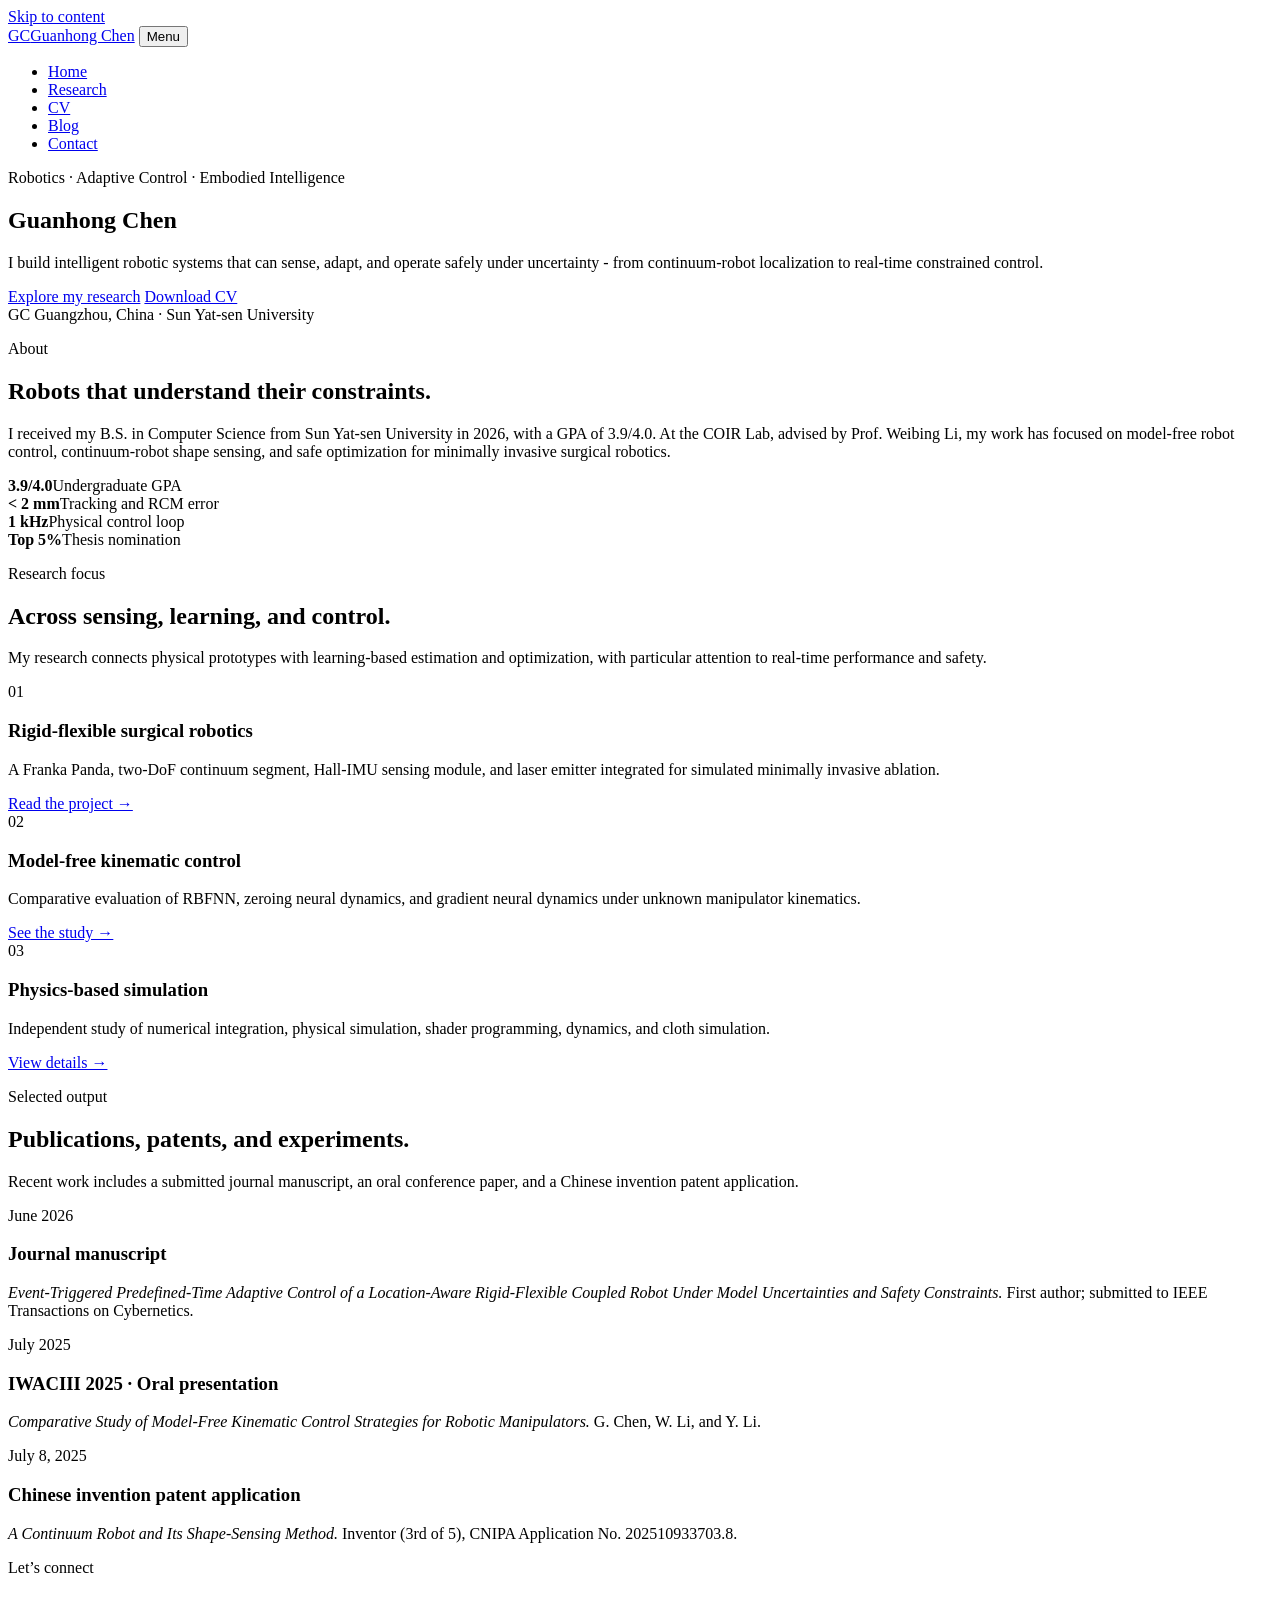
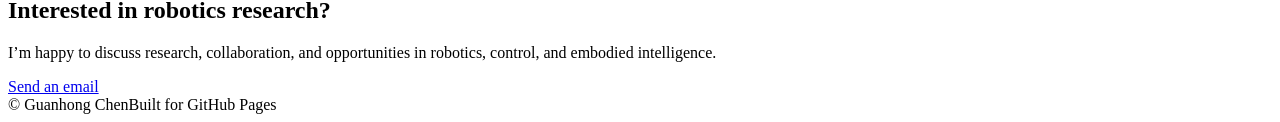
==== index.html @ 513a2c60 "Add initial index.html for personal website This is the initial commit of the index.html file, which" ====
<!doctype html>
<html lang="en">
<head>
  <meta charset="utf-8">
  <meta name="viewport" content="width=device-width, initial-scale=1">
  <meta name="description" content="Guanhong Chen - robotics and artificial intelligence researcher working on adaptive control, continuum robots, and safety-constrained optimization.">
  <title>Guanhong Chen | Robotics & AI</title>
  <link rel="stylesheet" href="assets/styles.css">
</head>
<body>
  <a class="skip-link" href="#main">Skip to content</a>
  <header class="site-header">
    <nav class="nav-shell" aria-label="Primary navigation">
      <a class="brand" href="./"><span class="brand-mark">GC</span><span>Guanhong Chen</span></a>
      <button class="menu-button" type="button" aria-expanded="false" aria-controls="primary-links">Menu</button>
      <ul class="nav-links" id="primary-links">
        <li><a href="./" aria-current="page">Home</a></li>
        <li><a href="research/">Research</a></li>
        <li><a href="cv/">CV</a></li>
        <li><a href="blog/">Blog</a></li>
        <li><a href="mailto:chengh89@mail2.sysu.edu.cn">Contact</a></li>
      </ul>
    </nav>
  </header>

  <main id="main">
    <section class="container hero">
      <div>
        <p class="eyebrow">Robotics · Adaptive Control · Embodied Intelligence</p>
        <h1>Guanhong Chen</h1>
        <p class="hero-copy">I build intelligent robotic systems that can sense, adapt, and operate safely under uncertainty - from continuum-robot localization to real-time constrained control.</p>
        <div class="button-row">
          <a class="button" href="research/">Explore my research</a>
          <a class="button secondary" href="assets/Guanhong_Chen_CV.pdf" download>Download CV</a>
        </div>
      </div>
      <aside class="portrait-card" aria-label="Guanhong Chen monogram portrait placeholder">
        <span class="initials">GC</span>
        <span class="portrait-caption">Guangzhou, China · Sun Yat-sen University</span>
      </aside>
    </section>

    <section class="section">
      <div class="container">
        <div class="section-heading">
          <div><p class="eyebrow">About</p><h2>Robots that understand their constraints.</h2></div>
          <p class="section-intro">I received my B.S. in Computer Science from Sun Yat-sen University in 2026, with a GPA of 3.9/4.0. At the COIR Lab, advised by Prof. Weibing Li, my work has focused on model-free robot control, continuum-robot shape sensing, and safe optimization for minimally invasive surgical robotics.</p>
        </div>
        <div class="stats" aria-label="Profile highlights">
          <div class="stat"><strong>3.9/4.0</strong><span>Undergraduate GPA</span></div>
          <div class="stat"><strong>&lt; 2 mm</strong><span>Tracking and RCM error</span></div>
          <div class="stat"><strong>1 kHz</strong><span>Physical control loop</span></div>
          <div class="stat"><strong>Top 5%</strong><span>Thesis nomination</span></div>
        </div>
      </div>
    </section>

    <section class="section">
      <div class="container">
        <div class="section-heading">
          <div><p class="eyebrow">Research focus</p><h2>Across sensing, learning, and control.</h2></div>
          <p class="section-intro">My research connects physical prototypes with learning-based estimation and optimization, with particular attention to real-time performance and safety.</p>
        </div>
        <div class="card-grid">
          <article class="card">
            <span class="card-number">01</span>
            <h3>Rigid-flexible surgical robotics</h3>
            <p>A Franka Panda, two-DoF continuum segment, Hall-IMU sensing module, and laser emitter integrated for simulated minimally invasive ablation.</p>
            <a class="text-link" href="research/#surgical-robot">Read the project →</a>
          </article>
          <article class="card">
            <span class="card-number">02</span>
            <h3>Model-free kinematic control</h3>
            <p>Comparative evaluation of RBFNN, zeroing neural dynamics, and gradient neural dynamics under unknown manipulator kinematics.</p>
            <a class="text-link" href="research/#model-free">See the study →</a>
          </article>
          <article class="card">
            <span class="card-number">03</span>
            <h3>Physics-based simulation</h3>
            <p>Independent study of numerical integration, physical simulation, shader programming, dynamics, and cloth simulation.</p>
            <a class="text-link" href="research/#simulation">View details →</a>
          </article>
        </div>
      </div>
    </section>

    <section class="section">
      <div class="container">
        <div class="section-heading">
          <div><p class="eyebrow">Selected output</p><h2>Publications, patents, and experiments.</h2></div>
          <p class="section-intro">Recent work includes a submitted journal manuscript, an oral conference paper, and a Chinese invention patent application.</p>
        </div>
        <div class="timeline">
          <article class="timeline-item">
            <div class="timeline-date">June 2026</div>
            <div><h3>Journal manuscript</h3><p><em>Event-Triggered Predefined-Time Adaptive Control of a Location-Aware Rigid-Flexible Coupled Robot Under Model Uncertainties and Safety Constraints.</em> First author; submitted to IEEE Transactions on Cybernetics.</p></div>
          </article>
          <article class="timeline-item">
            <div class="timeline-date">July 2025</div>
            <div><h3>IWACIII 2025 · Oral presentation</h3><p><em>Comparative Study of Model-Free Kinematic Control Strategies for Robotic Manipulators.</em> G. Chen, W. Li, and Y. Li.</p></div>
          </article>
          <article class="timeline-item">
            <div class="timeline-date">July 8, 2025</div>
            <div><h3>Chinese invention patent application</h3><p><em>A Continuum Robot and Its Shape-Sensing Method.</em> Inventor (3rd of 5), CNIPA Application No. 202510933703.8.</p></div>
          </article>
        </div>
      </div>
    </section>

    <section class="section">
      <div class="container contact-panel">
        <div><p class="eyebrow">Let’s connect</p><h2>Interested in robotics research?</h2><p>I’m happy to discuss research, collaboration, and opportunities in robotics, control, and embodied intelligence.</p></div>
        <a class="button" href="mailto:chengh89@mail2.sysu.edu.cn">Send an email</a>
      </div>
    </section>
  </main>

  <footer class="site-footer"><div class="container footer-inner"><span>© <span data-year></span> Guanhong Chen</span><span>Built for GitHub Pages</span></div></footer>
  <script src="assets/main.js"></script>
</body>
</html>
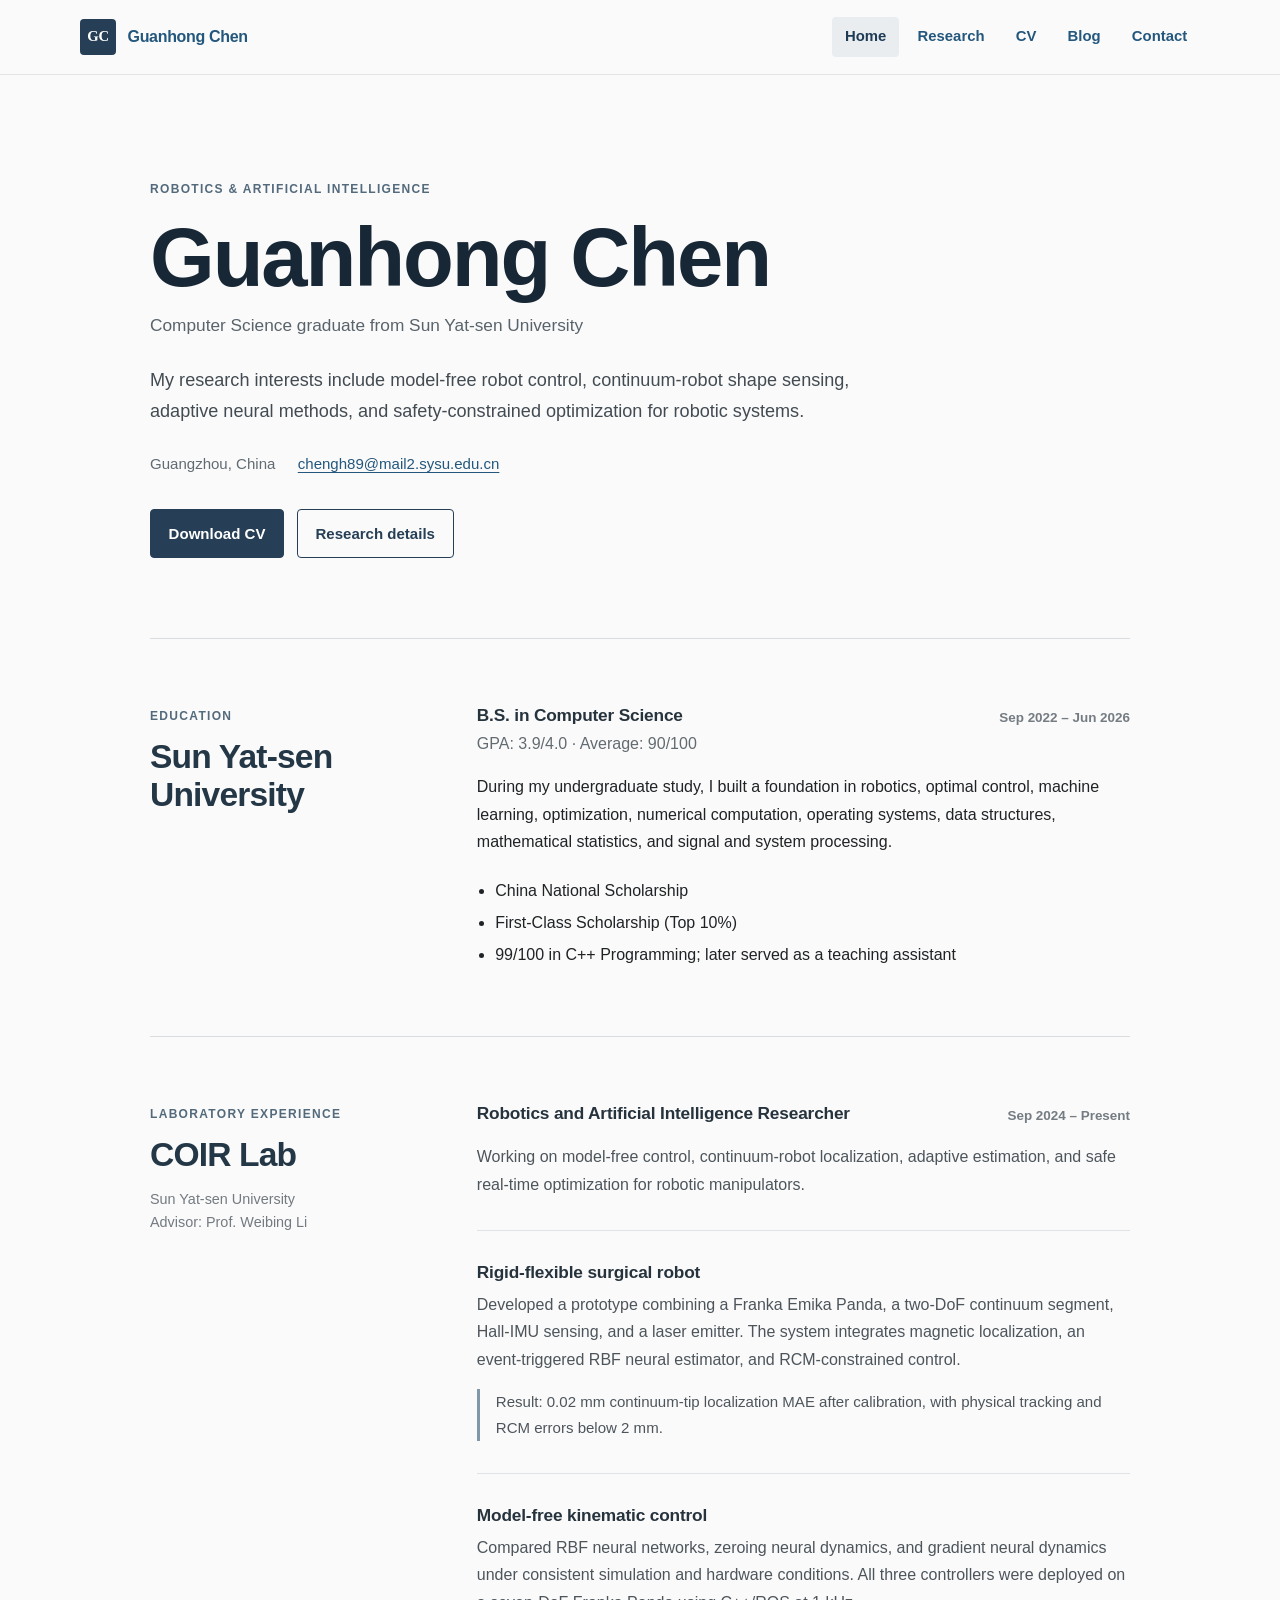
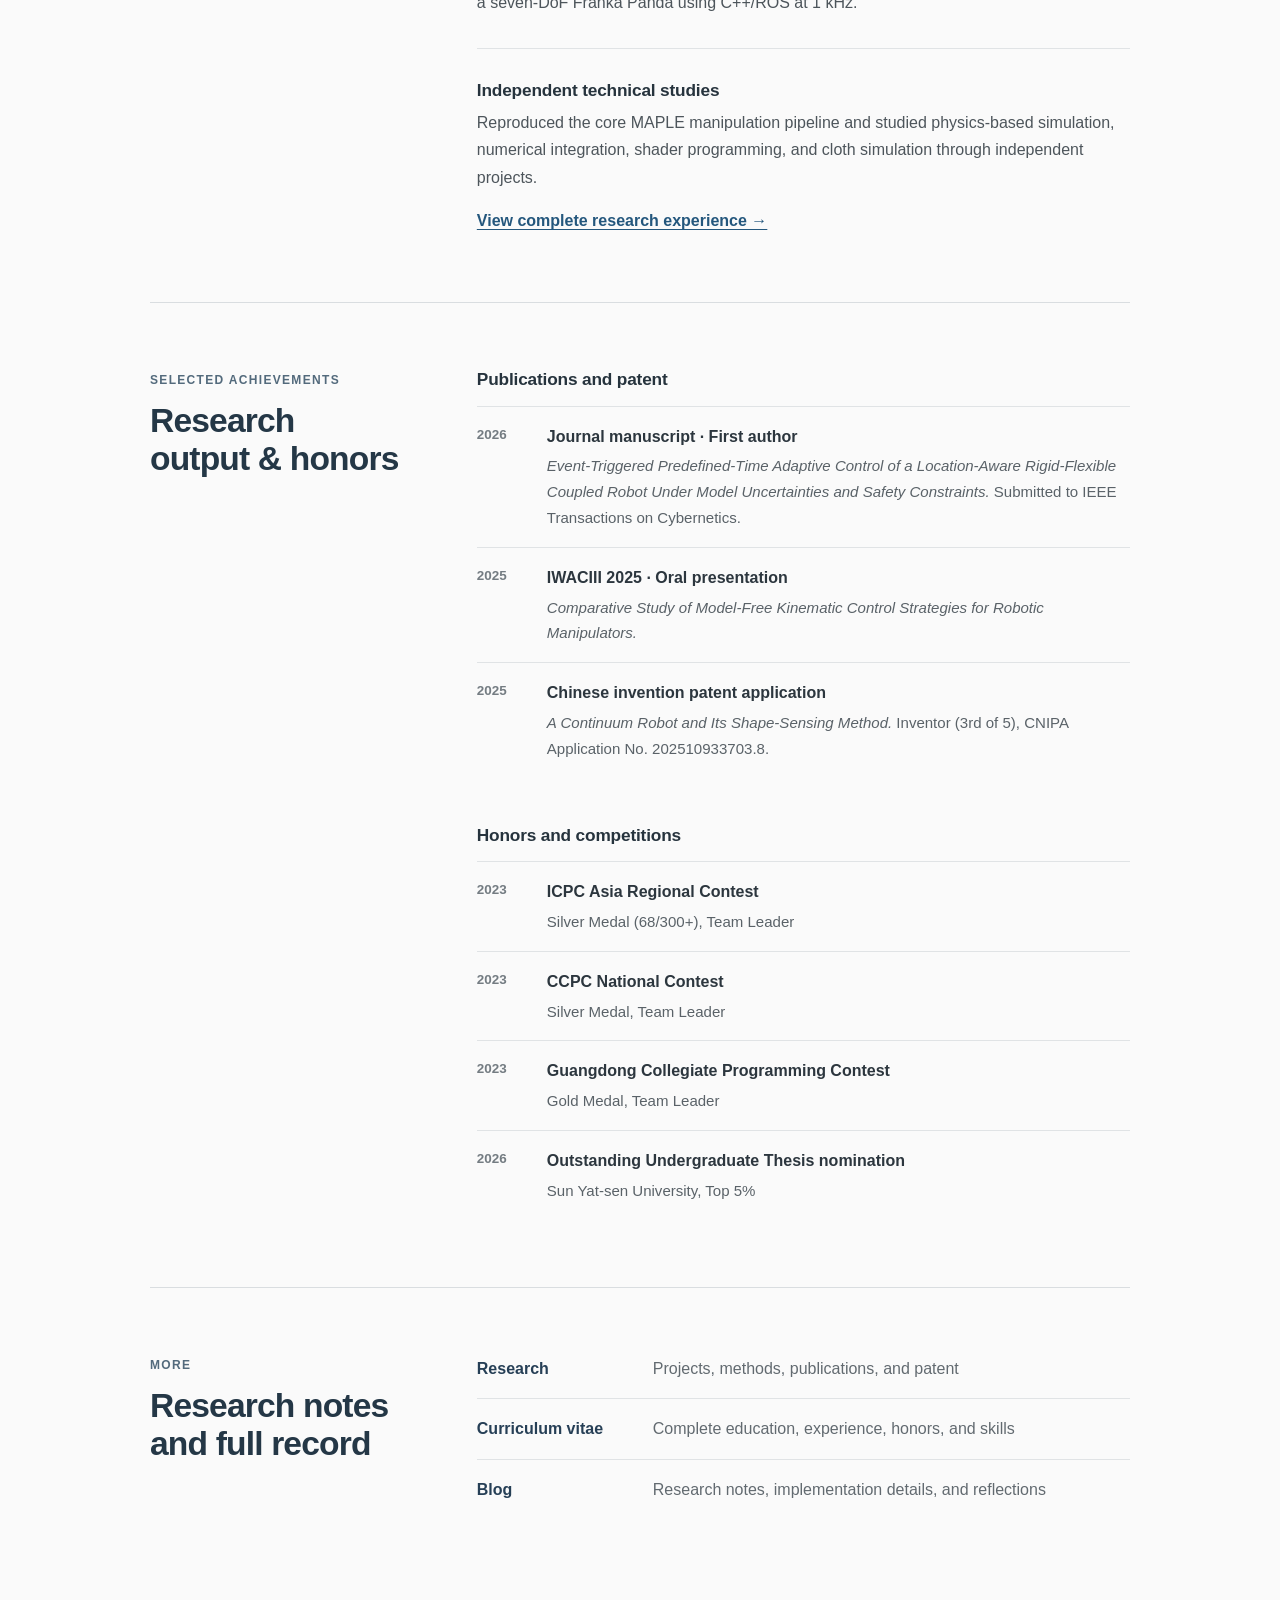
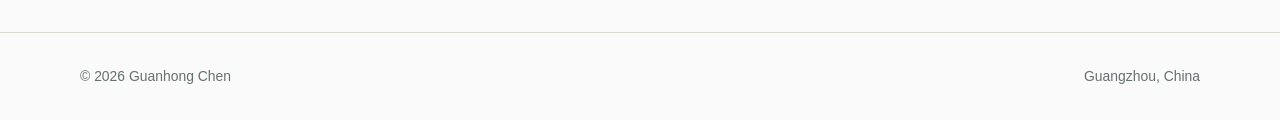
==== commit 8410c982: "Add files via upload" ====
--- a/index.html
+++ b/index.html
@@ -3,11 +3,11 @@
 <head>
   <meta charset="utf-8">
   <meta name="viewport" content="width=device-width, initial-scale=1">
-  <meta name="description" content="Guanhong Chen - robotics and artificial intelligence researcher working on adaptive control, continuum robots, and safety-constrained optimization.">
+  <meta name="description" content="Guanhong Chen - robotics and artificial intelligence researcher at Sun Yat-sen University.">
   <title>Guanhong Chen | Robotics & AI</title>
   <link rel="stylesheet" href="assets/styles.css">
 </head>
-<body>
+<body class="home-page">
   <a class="skip-link" href="#main">Skip to content</a>
   <header class="site-header">
     <nav class="nav-shell" aria-label="Primary navigation">
@@ -23,99 +23,131 @@
     </nav>
   </header>
 
-  <main id="main">
-    <section class="container hero">
-      <div>
-        <p class="eyebrow">Robotics · Adaptive Control · Embodied Intelligence</p>
-        <h1>Guanhong Chen</h1>
-        <p class="hero-copy">I build intelligent robotic systems that can sense, adapt, and operate safely under uncertainty - from continuum-robot localization to real-time constrained control.</p>
+  <main id="main" class="home-resume container">
+    <section class="home-intro" aria-labelledby="name">
+      <div class="home-identity">
+        <p class="eyebrow">Robotics & Artificial Intelligence</p>
+        <h1 id="name">Guanhong Chen</h1>
+        <p class="home-role">Computer Science graduate from Sun Yat-sen University</p>
+        <p class="home-summary">My research interests include model-free robot control, continuum-robot shape sensing, adaptive neural methods, and safety-constrained optimization for robotic systems.</p>
+        <div class="home-contact" aria-label="Contact information">
+          <span>Guangzhou, China</span>
+          <a href="mailto:chengh89@mail2.sysu.edu.cn">chengh89@mail2.sysu.edu.cn</a>
+        </div>
         <div class="button-row">
-          <a class="button" href="research/">Explore my research</a>
-          <a class="button secondary" href="assets/Guanhong_Chen_CV.pdf" download>Download CV</a>
-        </div>
-      </div>
-      <aside class="portrait-card" aria-label="Guanhong Chen monogram portrait placeholder">
-        <span class="initials">GC</span>
-        <span class="portrait-caption">Guangzhou, China · Sun Yat-sen University</span>
-      </aside>
-    </section>
-
-    <section class="section">
-      <div class="container">
-        <div class="section-heading">
-          <div><p class="eyebrow">About</p><h2>Robots that understand their constraints.</h2></div>
-          <p class="section-intro">I received my B.S. in Computer Science from Sun Yat-sen University in 2026, with a GPA of 3.9/4.0. At the COIR Lab, advised by Prof. Weibing Li, my work has focused on model-free robot control, continuum-robot shape sensing, and safe optimization for minimally invasive surgical robotics.</p>
-        </div>
-        <div class="stats" aria-label="Profile highlights">
-          <div class="stat"><strong>3.9/4.0</strong><span>Undergraduate GPA</span></div>
-          <div class="stat"><strong>&lt; 2 mm</strong><span>Tracking and RCM error</span></div>
-          <div class="stat"><strong>1 kHz</strong><span>Physical control loop</span></div>
-          <div class="stat"><strong>Top 5%</strong><span>Thesis nomination</span></div>
+          <a class="button" href="assets/Guanhong_Chen_CV.pdf" download>Download CV</a>
+          <a class="button secondary" href="research/">Research details</a>
         </div>
       </div>
     </section>
 
-    <section class="section">
-      <div class="container">
-        <div class="section-heading">
-          <div><p class="eyebrow">Research focus</p><h2>Across sensing, learning, and control.</h2></div>
-          <p class="section-intro">My research connects physical prototypes with learning-based estimation and optimization, with particular attention to real-time performance and safety.</p>
+    <section class="home-section" aria-labelledby="education-heading">
+      <header class="home-section-title">
+        <p class="eyebrow">Education</p>
+        <h2 id="education-heading">Sun Yat-sen University</h2>
+      </header>
+      <div class="home-section-content">
+        <div class="home-entry-heading">
+          <div>
+            <h3>B.S. in Computer Science</h3>
+            <p>GPA: 3.9/4.0 · Average: 90/100</p>
+          </div>
+          <time>Sep 2022 – Jun 2026</time>
         </div>
-        <div class="card-grid">
-          <article class="card">
-            <span class="card-number">01</span>
-            <h3>Rigid-flexible surgical robotics</h3>
-            <p>A Franka Panda, two-DoF continuum segment, Hall-IMU sensing module, and laser emitter integrated for simulated minimally invasive ablation.</p>
-            <a class="text-link" href="research/#surgical-robot">Read the project →</a>
-          </article>
-          <article class="card">
-            <span class="card-number">02</span>
-            <h3>Model-free kinematic control</h3>
-            <p>Comparative evaluation of RBFNN, zeroing neural dynamics, and gradient neural dynamics under unknown manipulator kinematics.</p>
-            <a class="text-link" href="research/#model-free">See the study →</a>
-          </article>
-          <article class="card">
-            <span class="card-number">03</span>
-            <h3>Physics-based simulation</h3>
-            <p>Independent study of numerical integration, physical simulation, shader programming, dynamics, and cloth simulation.</p>
-            <a class="text-link" href="research/#simulation">View details →</a>
-          </article>
+        <p>During my undergraduate study, I built a foundation in robotics, optimal control, machine learning, optimization, numerical computation, operating systems, data structures, mathematical statistics, and signal and system processing.</p>
+        <ul class="simple-list">
+          <li>China National Scholarship</li>
+          <li>First-Class Scholarship (Top 10%)</li>
+          <li>99/100 in C++ Programming; later served as a teaching assistant</li>
+        </ul>
+      </div>
+    </section>
+
+    <section class="home-section" aria-labelledby="lab-heading">
+      <header class="home-section-title">
+        <p class="eyebrow">Laboratory experience</p>
+        <h2 id="lab-heading">COIR Lab</h2>
+        <p>Sun Yat-sen University<br>Advisor: Prof. Weibing Li</p>
+      </header>
+      <div class="home-section-content home-experience-list">
+        <article class="home-experience">
+          <div class="home-entry-heading">
+            <h3>Robotics and Artificial Intelligence Researcher</h3>
+            <time>Sep 2024 – Present</time>
+          </div>
+          <p>Working on model-free control, continuum-robot localization, adaptive estimation, and safe real-time optimization for robotic manipulators.</p>
+        </article>
+
+        <article class="home-experience">
+          <h3>Rigid-flexible surgical robot</h3>
+          <p>Developed a prototype combining a Franka Emika Panda, a two-DoF continuum segment, Hall-IMU sensing, and a laser emitter. The system integrates magnetic localization, an event-triggered RBF neural estimator, and RCM-constrained control.</p>
+          <p class="home-result">Result: 0.02 mm continuum-tip localization MAE after calibration, with physical tracking and RCM errors below 2 mm.</p>
+        </article>
+
+        <article class="home-experience">
+          <h3>Model-free kinematic control</h3>
+          <p>Compared RBF neural networks, zeroing neural dynamics, and gradient neural dynamics under consistent simulation and hardware conditions. All three controllers were deployed on a seven-DoF Franka Panda using C++/ROS at 1 kHz.</p>
+        </article>
+
+        <article class="home-experience">
+          <h3>Independent technical studies</h3>
+          <p>Reproduced the core MAPLE manipulation pipeline and studied physics-based simulation, numerical integration, shader programming, and cloth simulation through independent projects.</p>
+        </article>
+
+        <p><a class="text-link" href="research/">View complete research experience →</a></p>
+      </div>
+    </section>
+
+    <section class="home-section" aria-labelledby="achievements-heading">
+      <header class="home-section-title">
+        <p class="eyebrow">Selected achievements</p>
+        <h2 id="achievements-heading">Research output & honors</h2>
+      </header>
+      <div class="home-section-content">
+        <div class="achievement-group">
+          <h3>Publications and patent</h3>
+          <ul class="achievement-list">
+            <li>
+              <time>2026</time>
+              <div><strong>Journal manuscript · First author</strong><span><em>Event-Triggered Predefined-Time Adaptive Control of a Location-Aware Rigid-Flexible Coupled Robot Under Model Uncertainties and Safety Constraints.</em> Submitted to IEEE Transactions on Cybernetics.</span></div>
+            </li>
+            <li>
+              <time>2025</time>
+              <div><strong>IWACIII 2025 · Oral presentation</strong><span><em>Comparative Study of Model-Free Kinematic Control Strategies for Robotic Manipulators.</em></span></div>
+            </li>
+            <li>
+              <time>2025</time>
+              <div><strong>Chinese invention patent application</strong><span><em>A Continuum Robot and Its Shape-Sensing Method.</em> Inventor (3rd of 5), CNIPA Application No. 202510933703.8.</span></div>
+            </li>
+          </ul>
+        </div>
+
+        <div class="achievement-group">
+          <h3>Honors and competitions</h3>
+          <ul class="achievement-list">
+            <li><time>2023</time><div><strong>ICPC Asia Regional Contest</strong><span>Silver Medal (68/300+), Team Leader</span></div></li>
+            <li><time>2023</time><div><strong>CCPC National Contest</strong><span>Silver Medal, Team Leader</span></div></li>
+            <li><time>2023</time><div><strong>Guangdong Collegiate Programming Contest</strong><span>Gold Medal, Team Leader</span></div></li>
+            <li><time>2026</time><div><strong>Outstanding Undergraduate Thesis nomination</strong><span>Sun Yat-sen University, Top 5%</span></div></li>
+          </ul>
         </div>
       </div>
     </section>
 
-    <section class="section">
-      <div class="container">
-        <div class="section-heading">
-          <div><p class="eyebrow">Selected output</p><h2>Publications, patents, and experiments.</h2></div>
-          <p class="section-intro">Recent work includes a submitted journal manuscript, an oral conference paper, and a Chinese invention patent application.</p>
-        </div>
-        <div class="timeline">
-          <article class="timeline-item">
-            <div class="timeline-date">June 2026</div>
-            <div><h3>Journal manuscript</h3><p><em>Event-Triggered Predefined-Time Adaptive Control of a Location-Aware Rigid-Flexible Coupled Robot Under Model Uncertainties and Safety Constraints.</em> First author; submitted to IEEE Transactions on Cybernetics.</p></div>
-          </article>
-          <article class="timeline-item">
-            <div class="timeline-date">July 2025</div>
-            <div><h3>IWACIII 2025 · Oral presentation</h3><p><em>Comparative Study of Model-Free Kinematic Control Strategies for Robotic Manipulators.</em> G. Chen, W. Li, and Y. Li.</p></div>
-          </article>
-          <article class="timeline-item">
-            <div class="timeline-date">July 8, 2025</div>
-            <div><h3>Chinese invention patent application</h3><p><em>A Continuum Robot and Its Shape-Sensing Method.</em> Inventor (3rd of 5), CNIPA Application No. 202510933703.8.</p></div>
-          </article>
-        </div>
-      </div>
-    </section>
-
-    <section class="section">
-      <div class="container contact-panel">
-        <div><p class="eyebrow">Let’s connect</p><h2>Interested in robotics research?</h2><p>I’m happy to discuss research, collaboration, and opportunities in robotics, control, and embodied intelligence.</p></div>
-        <a class="button" href="mailto:chengh89@mail2.sysu.edu.cn">Send an email</a>
+    <section class="home-section home-closing" aria-labelledby="more-heading">
+      <header class="home-section-title">
+        <p class="eyebrow">More</p>
+        <h2 id="more-heading">Research notes and full record</h2>
+      </header>
+      <div class="home-section-content home-links">
+        <a href="research/"><strong>Research</strong><span>Projects, methods, publications, and patent</span></a>
+        <a href="cv/"><strong>Curriculum vitae</strong><span>Complete education, experience, honors, and skills</span></a>
+        <a href="blog/"><strong>Blog</strong><span>Research notes, implementation details, and reflections</span></a>
       </div>
     </section>
   </main>
 
-  <footer class="site-footer"><div class="container footer-inner"><span>© <span data-year></span> Guanhong Chen</span><span>Built for GitHub Pages</span></div></footer>
+  <footer class="site-footer"><div class="container footer-inner"><span>© <span data-year></span> Guanhong Chen</span><span>Guangzhou, China</span></div></footer>
   <script src="assets/main.js"></script>
 </body>
 </html>
--- a/assets/styles.css
+++ b/assets/styles.css
@@ -0,0 +1,1011 @@
+:root {
+  --bg: #f5f3ee;
+  --surface: rgba(255, 255, 255, 0.76);
+  --surface-solid: #fffdf8;
+  --text: #17201f;
+  --muted: #66706e;
+  --line: #d8d8d1;
+  --accent: #0c6b58;
+  --accent-strong: #084d41;
+  --accent-soft: #dcece7;
+  --warm: #d88c48;
+  --shadow: 0 18px 50px rgba(31, 45, 42, 0.08);
+  --radius: 22px;
+  --max-width: 1120px;
+}
+
+* {
+  box-sizing: border-box;
+}
+
+html {
+  scroll-behavior: smooth;
+}
+
+body {
+  margin: 0;
+  background:
+    radial-gradient(circle at 85% 8%, rgba(216, 140, 72, 0.13), transparent 27rem),
+    radial-gradient(circle at 6% 34%, rgba(12, 107, 88, 0.09), transparent 30rem),
+    var(--bg);
+  color: var(--text);
+  font-family: Inter, ui-sans-serif, -apple-system, BlinkMacSystemFont, "Segoe UI", sans-serif;
+  font-size: 16px;
+  line-height: 1.72;
+}
+
+a {
+  color: var(--accent);
+  text-underline-offset: 0.2em;
+}
+
+a:hover {
+  color: var(--accent-strong);
+}
+
+button,
+a {
+  -webkit-tap-highlight-color: transparent;
+}
+
+.skip-link {
+  position: fixed;
+  top: -100px;
+  left: 1rem;
+  z-index: 100;
+  padding: 0.7rem 1rem;
+  border-radius: 999px;
+  background: var(--text);
+  color: white;
+}
+
+.skip-link:focus {
+  top: 1rem;
+}
+
+.site-header {
+  position: sticky;
+  top: 0;
+  z-index: 50;
+  border-bottom: 1px solid rgba(120, 126, 124, 0.18);
+  background: rgba(245, 243, 238, 0.88);
+  backdrop-filter: blur(16px);
+}
+
+.nav-shell {
+  display: flex;
+  align-items: center;
+  justify-content: space-between;
+  width: min(calc(100% - 2rem), var(--max-width));
+  min-height: 74px;
+  margin: 0 auto;
+}
+
+.brand {
+  display: inline-flex;
+  align-items: center;
+  gap: 0.72rem;
+  color: var(--text);
+  font-weight: 760;
+  letter-spacing: -0.02em;
+  text-decoration: none;
+}
+
+.brand-mark {
+  display: grid;
+  width: 36px;
+  height: 36px;
+  place-items: center;
+  border-radius: 11px;
+  background: var(--accent);
+  color: white;
+  font-family: Georgia, serif;
+  font-size: 0.92rem;
+}
+
+.nav-links {
+  display: flex;
+  align-items: center;
+  gap: 0.35rem;
+  margin: 0;
+  padding: 0;
+  list-style: none;
+}
+
+.nav-links a {
+  display: inline-block;
+  padding: 0.48rem 0.8rem;
+  border-radius: 999px;
+  color: var(--muted);
+  font-size: 0.93rem;
+  font-weight: 650;
+  text-decoration: none;
+}
+
+.nav-links a:hover,
+.nav-links a[aria-current="page"] {
+  background: var(--accent-soft);
+  color: var(--accent-strong);
+}
+
+.menu-button {
+  display: none;
+  border: 0;
+  background: transparent;
+  color: var(--text);
+  font: inherit;
+  font-weight: 700;
+}
+
+.container {
+  width: min(calc(100% - 2rem), var(--max-width));
+  margin: 0 auto;
+}
+
+.hero {
+  display: grid;
+  grid-template-columns: minmax(0, 1.55fr) minmax(260px, 0.7fr);
+  gap: clamp(2rem, 7vw, 7rem);
+  align-items: center;
+  min-height: 650px;
+  padding: 6rem 0;
+}
+
+.eyebrow {
+  margin: 0 0 1rem;
+  color: var(--accent);
+  font-size: 0.82rem;
+  font-weight: 800;
+  letter-spacing: 0.13em;
+  text-transform: uppercase;
+}
+
+h1,
+h2,
+h3 {
+  margin-top: 0;
+  font-family: Georgia, "Times New Roman", serif;
+  line-height: 1.13;
+  letter-spacing: -0.035em;
+}
+
+h1 {
+  max-width: 820px;
+  margin-bottom: 1.4rem;
+  font-size: clamp(3.2rem, 8vw, 6.8rem);
+  font-weight: 500;
+}
+
+h2 {
+  margin-bottom: 1rem;
+  font-size: clamp(2rem, 4vw, 3.4rem);
+  font-weight: 500;
+}
+
+h3 {
+  margin-bottom: 0.5rem;
+  font-size: 1.35rem;
+}
+
+.hero-copy {
+  max-width: 710px;
+  margin: 0;
+  color: var(--muted);
+  font-size: clamp(1.05rem, 2vw, 1.3rem);
+}
+
+.button-row {
+  display: flex;
+  flex-wrap: wrap;
+  gap: 0.8rem;
+  margin-top: 2rem;
+}
+
+.button {
+  display: inline-flex;
+  align-items: center;
+  justify-content: center;
+  min-height: 46px;
+  padding: 0.66rem 1.1rem;
+  border: 1px solid var(--accent);
+  border-radius: 999px;
+  background: var(--accent);
+  color: white;
+  font-size: 0.94rem;
+  font-weight: 750;
+  text-decoration: none;
+}
+
+.button:hover {
+  background: var(--accent-strong);
+  color: white;
+}
+
+.button.secondary {
+  background: transparent;
+  color: var(--accent-strong);
+}
+
+.portrait-card {
+  position: relative;
+  display: grid;
+  aspect-ratio: 4 / 5;
+  place-items: center;
+  overflow: hidden;
+  border: 1px solid rgba(12, 107, 88, 0.14);
+  border-radius: 45% 45% 24px 24px;
+  background:
+    linear-gradient(145deg, rgba(255,255,255,0.7), rgba(220,236,231,0.8)),
+    var(--surface-solid);
+  box-shadow: var(--shadow);
+}
+
+.portrait-card::before,
+.portrait-card::after {
+  position: absolute;
+  border: 1px solid rgba(12, 107, 88, 0.22);
+  border-radius: 50%;
+  content: "";
+}
+
+.portrait-card::before {
+  width: 78%;
+  aspect-ratio: 1;
+}
+
+.portrait-card::after {
+  width: 60%;
+  aspect-ratio: 1;
+}
+
+.initials {
+  position: relative;
+  z-index: 1;
+  color: var(--accent-strong);
+  font-family: Georgia, serif;
+  font-size: clamp(4rem, 10vw, 7rem);
+  letter-spacing: -0.1em;
+  transform: translateX(-0.08em);
+}
+
+.portrait-caption {
+  position: absolute;
+  right: 1.2rem;
+  bottom: 1.1rem;
+  left: 1.2rem;
+  z-index: 2;
+  color: var(--muted);
+  font-size: 0.8rem;
+  text-align: center;
+}
+
+.section {
+  padding: 5.5rem 0;
+  border-top: 1px solid var(--line);
+}
+
+.section-heading {
+  display: grid;
+  grid-template-columns: minmax(0, 0.75fr) minmax(0, 1.25fr);
+  gap: 2rem;
+  margin-bottom: 2.6rem;
+}
+
+.section-intro {
+  max-width: 640px;
+  margin: 0;
+  color: var(--muted);
+  font-size: 1.04rem;
+}
+
+.stats,
+.card-grid {
+  display: grid;
+  gap: 1rem;
+}
+
+.stats {
+  grid-template-columns: repeat(4, 1fr);
+}
+
+.stat,
+.card,
+.timeline-item,
+.article-card,
+.cv-section {
+  border: 1px solid rgba(134, 139, 137, 0.24);
+  background: var(--surface);
+  box-shadow: 0 10px 30px rgba(31, 45, 42, 0.035);
+}
+
+.stat {
+  padding: 1.45rem;
+  border-radius: 18px;
+}
+
+.stat strong {
+  display: block;
+  color: var(--accent-strong);
+  font-family: Georgia, serif;
+  font-size: 2rem;
+  font-weight: 500;
+}
+
+.stat span {
+  color: var(--muted);
+  font-size: 0.87rem;
+}
+
+.card-grid {
+  grid-template-columns: repeat(3, 1fr);
+}
+
+.card {
+  display: flex;
+  min-height: 250px;
+  padding: 1.7rem;
+  border-radius: var(--radius);
+  flex-direction: column;
+}
+
+.card-number {
+  margin-bottom: auto;
+  color: var(--warm);
+  font-family: Georgia, serif;
+  font-size: 1rem;
+}
+
+.card p,
+.timeline-item p,
+.article-card p,
+.cv-section p {
+  color: var(--muted);
+}
+
+.text-link {
+  margin-top: auto;
+  font-weight: 750;
+}
+
+.timeline {
+  display: grid;
+  gap: 1rem;
+}
+
+.timeline-item {
+  display: grid;
+  grid-template-columns: 190px minmax(0, 1fr);
+  gap: 1.5rem;
+  padding: 1.7rem;
+  border-radius: 18px;
+}
+
+.timeline-date,
+.meta {
+  color: var(--muted);
+  font-size: 0.86rem;
+  font-weight: 700;
+  letter-spacing: 0.04em;
+  text-transform: uppercase;
+}
+
+.timeline-item ul,
+.cv-section ul {
+  margin: 0.7rem 0 0;
+  padding-left: 1.25rem;
+}
+
+.page-hero {
+  padding: 6rem 0 4rem;
+}
+
+.page-hero h1 {
+  max-width: 920px;
+  font-size: clamp(3rem, 7vw, 5.6rem);
+}
+
+.page-hero p:not(.eyebrow) {
+  max-width: 760px;
+  margin: 0;
+  color: var(--muted);
+  font-size: 1.13rem;
+}
+
+.publication-list {
+  display: grid;
+  gap: 1.1rem;
+}
+
+.publication {
+  padding: 1.7rem 0;
+  border-top: 1px solid var(--line);
+}
+
+.publication:first-child {
+  border-top: 0;
+}
+
+.publication-type {
+  display: inline-block;
+  margin-bottom: 0.7rem;
+  padding: 0.18rem 0.6rem;
+  border-radius: 999px;
+  background: var(--accent-soft);
+  color: var(--accent-strong);
+  font-size: 0.76rem;
+  font-weight: 800;
+  letter-spacing: 0.05em;
+  text-transform: uppercase;
+}
+
+.publication h3 {
+  max-width: 920px;
+}
+
+.publication p {
+  max-width: 900px;
+  margin: 0.55rem 0 0;
+  color: var(--muted);
+}
+
+.cv-layout {
+  display: grid;
+  grid-template-columns: 260px minmax(0, 1fr);
+  gap: 1.2rem;
+  align-items: start;
+  padding-bottom: 5rem;
+}
+
+.cv-sidebar {
+  position: sticky;
+  top: 100px;
+  padding: 1.4rem;
+  border-radius: 18px;
+  background: var(--accent-strong);
+  color: white;
+}
+
+.cv-sidebar p,
+.cv-sidebar a {
+  color: rgba(255,255,255,0.82);
+}
+
+.cv-sidebar a:hover {
+  color: white;
+}
+
+.cv-content {
+  display: grid;
+  gap: 1rem;
+}
+
+.cv-section {
+  padding: clamp(1.35rem, 3vw, 2.3rem);
+  border-radius: var(--radius);
+}
+
+.cv-entry + .cv-entry {
+  margin-top: 2rem;
+  padding-top: 2rem;
+  border-top: 1px solid var(--line);
+}
+
+.entry-heading {
+  display: flex;
+  gap: 1rem;
+  align-items: start;
+  justify-content: space-between;
+}
+
+.entry-heading h3,
+.entry-heading p {
+  margin: 0;
+}
+
+.entry-date {
+  flex: 0 0 auto;
+  color: var(--muted);
+  font-size: 0.88rem;
+  font-weight: 700;
+}
+
+.article-list {
+  display: grid;
+  grid-template-columns: repeat(2, 1fr);
+  gap: 1rem;
+  padding-bottom: 6rem;
+}
+
+.article-card {
+  display: flex;
+  min-height: 300px;
+  padding: 2rem;
+  border-radius: var(--radius);
+  flex-direction: column;
+}
+
+.article-card.featured {
+  background: var(--accent-strong);
+  color: white;
+}
+
+.article-card.featured p,
+.article-card.featured .meta,
+.article-card.featured a {
+  color: rgba(255, 255, 255, 0.82);
+}
+
+.article-card.featured a:hover {
+  color: white;
+}
+
+.article-body {
+  max-width: 760px;
+  padding: 2rem 0 7rem;
+  font-family: Georgia, "Times New Roman", serif;
+  font-size: 1.12rem;
+}
+
+.article-body h2 {
+  margin-top: 3rem;
+  font-size: 2rem;
+}
+
+.article-body .lead {
+  color: var(--muted);
+  font-size: 1.3rem;
+}
+
+.article-body blockquote {
+  margin: 2.5rem 0;
+  padding: 1rem 1.5rem;
+  border-left: 4px solid var(--warm);
+  background: rgba(255,255,255,0.5);
+  color: var(--muted);
+}
+
+.contact-panel {
+  display: grid;
+  grid-template-columns: 1fr auto;
+  gap: 2rem;
+  align-items: center;
+  padding: clamp(2rem, 5vw, 4rem);
+  border-radius: 30px;
+  background: var(--accent-strong);
+  color: white;
+}
+
+.contact-panel h2 {
+  margin-bottom: 0.6rem;
+}
+
+.contact-panel p {
+  max-width: 600px;
+  margin: 0;
+  color: rgba(255,255,255,0.75);
+}
+
+.contact-panel .button {
+  border-color: white;
+  background: white;
+  color: var(--accent-strong);
+}
+
+.site-footer {
+  margin-top: 5rem;
+  padding: 2rem 0;
+  border-top: 1px solid var(--line);
+  color: var(--muted);
+  font-size: 0.87rem;
+}
+
+.footer-inner {
+  display: flex;
+  gap: 1rem;
+  justify-content: space-between;
+}
+
+@media (max-width: 820px) {
+  .menu-button {
+    display: block;
+  }
+
+  .nav-links {
+    position: absolute;
+    top: 74px;
+    right: 1rem;
+    left: 1rem;
+    display: none;
+    padding: 0.75rem;
+    border: 1px solid var(--line);
+    border-radius: 18px;
+    background: var(--surface-solid);
+    box-shadow: var(--shadow);
+    flex-direction: column;
+    align-items: stretch;
+  }
+
+  .nav-links.open {
+    display: flex;
+  }
+
+  .nav-links a {
+    width: 100%;
+  }
+
+  .hero {
+    grid-template-columns: 1fr;
+    min-height: auto;
+    padding: 4.5rem 0;
+  }
+
+  .portrait-card {
+    width: min(100%, 380px);
+  }
+
+  .section-heading,
+  .cv-layout {
+    grid-template-columns: 1fr;
+  }
+
+  .stats {
+    grid-template-columns: repeat(2, 1fr);
+  }
+
+  .card-grid {
+    grid-template-columns: 1fr;
+  }
+
+  .card {
+    min-height: 210px;
+  }
+
+  .timeline-item {
+    grid-template-columns: 1fr;
+    gap: 0.6rem;
+  }
+
+  .cv-sidebar {
+    position: static;
+  }
+}
+
+@media (max-width: 560px) {
+  .brand span:last-child {
+    display: none;
+  }
+
+  h1 {
+    font-size: 3.35rem;
+  }
+
+  .stats,
+  .article-list,
+  .contact-panel {
+    grid-template-columns: 1fr;
+  }
+
+  .entry-heading,
+  .footer-inner {
+    flex-direction: column;
+  }
+
+  .entry-heading {
+    display: flex;
+  }
+}
+
+@media (prefers-reduced-motion: reduce) {
+  html {
+    scroll-behavior: auto;
+  }
+}
+
+@media print {
+  .site-header,
+  .site-footer,
+  .cv-sidebar,
+  .button-row {
+    display: none;
+  }
+
+  body {
+    background: white;
+  }
+
+  .page-hero {
+    padding: 1rem 0 2rem;
+  }
+
+  .cv-layout {
+    display: block;
+  }
+
+  .cv-section {
+    break-inside: avoid;
+    border: 0;
+    box-shadow: none;
+  }
+}
+
+/* Home page: restrained academic profile */
+.home-page {
+  background: #fafafa;
+  color: #202326;
+}
+
+.home-page .site-header {
+  background: rgba(250, 250, 250, 0.96);
+  backdrop-filter: blur(10px);
+}
+
+.home-page .brand-mark {
+  border-radius: 4px;
+  background: #263f56;
+}
+
+.home-page .nav-links a {
+  border-radius: 4px;
+}
+
+.home-page .nav-links a:hover,
+.home-page .nav-links a[aria-current="page"] {
+  background: #e9edf0;
+  color: #1e3b55;
+}
+
+.home-resume {
+  max-width: 980px;
+}
+
+.home-intro {
+  padding: 6.5rem 0 5rem;
+}
+
+.home-identity {
+  max-width: 760px;
+}
+
+.home-page .eyebrow {
+  margin-bottom: 0.7rem;
+  color: #536a7c;
+  font-size: 0.75rem;
+  letter-spacing: 0.11em;
+}
+
+.home-page h1,
+.home-page h2,
+.home-page h3 {
+  font-family: Inter, ui-sans-serif, -apple-system, BlinkMacSystemFont, "Segoe UI", sans-serif;
+  letter-spacing: -0.025em;
+}
+
+.home-page h1 {
+  margin-bottom: 0.4rem;
+  color: #182735;
+  font-size: clamp(3rem, 7vw, 5.2rem);
+  font-weight: 700;
+}
+
+.home-page h2 {
+  margin-bottom: 0;
+  color: #243746;
+  font-size: clamp(1.5rem, 3vw, 2.1rem);
+  font-weight: 700;
+}
+
+.home-page h3 {
+  color: #26333d;
+  font-size: 1.08rem;
+  font-weight: 720;
+  letter-spacing: -0.01em;
+}
+
+.home-role {
+  margin: 0 0 1.5rem;
+  color: #59636b;
+  font-size: 1.08rem;
+}
+
+.home-summary {
+  max-width: 720px;
+  margin: 0;
+  color: #434b52;
+  font-size: 1.13rem;
+}
+
+.home-contact {
+  display: flex;
+  flex-wrap: wrap;
+  gap: 0.35rem 1.4rem;
+  margin-top: 1.5rem;
+  color: #626b72;
+  font-size: 0.94rem;
+}
+
+.home-contact a,
+.home-page a {
+  color: #24577d;
+}
+
+.home-page .button {
+  min-height: 42px;
+  border-color: #263f56;
+  border-radius: 4px;
+  background: #263f56;
+  color: white;
+}
+
+.home-page .button:hover {
+  background: #172c3e;
+  color: white;
+}
+
+.home-page .button.secondary {
+  background: transparent;
+  color: #263f56;
+}
+
+.home-section {
+  display: grid;
+  grid-template-columns: 250px minmax(0, 1fr);
+  gap: clamp(2rem, 6vw, 5rem);
+  padding: 4.2rem 0;
+  border-top: 1px solid #d9dde0;
+}
+
+.home-section-title > p:last-child {
+  margin-top: 0.9rem;
+  color: #737a80;
+  font-size: 0.9rem;
+  line-height: 1.55;
+}
+
+.home-section-content > :first-child {
+  margin-top: 0;
+}
+
+.home-section-content > :last-child {
+  margin-bottom: 0;
+}
+
+.home-entry-heading {
+  display: flex;
+  gap: 1.5rem;
+  align-items: start;
+  justify-content: space-between;
+  margin-bottom: 1rem;
+}
+
+.home-entry-heading h3,
+.home-entry-heading p {
+  margin: 0;
+}
+
+.home-entry-heading p {
+  margin-top: 0.25rem;
+  color: #636b71;
+}
+
+.home-entry-heading time,
+.achievement-list time {
+  flex: 0 0 auto;
+  color: #747c82;
+  font-size: 0.84rem;
+  font-weight: 650;
+}
+
+.simple-list {
+  margin: 1.3rem 0 0;
+  padding-left: 1.15rem;
+}
+
+.simple-list li + li {
+  margin-top: 0.3rem;
+}
+
+.home-experience + .home-experience {
+  margin-top: 2rem;
+  padding-top: 2rem;
+  border-top: 1px solid #e0e3e5;
+}
+
+.home-experience h3,
+.home-experience p {
+  margin-top: 0;
+}
+
+.home-experience p {
+  color: #4d555b;
+}
+
+.home-result {
+  padding-left: 1rem;
+  border-left: 3px solid #8298a9;
+  font-size: 0.94rem;
+}
+
+.achievement-group + .achievement-group {
+  margin-top: 3rem;
+}
+
+.achievement-list {
+  margin: 1rem 0 0;
+  padding: 0;
+  list-style: none;
+}
+
+.achievement-list li {
+  display: grid;
+  grid-template-columns: 54px minmax(0, 1fr);
+  gap: 1rem;
+  padding: 1rem 0;
+  border-top: 1px solid #e0e3e5;
+}
+
+.achievement-list strong,
+.achievement-list span {
+  display: block;
+}
+
+.achievement-list strong {
+  margin-bottom: 0.2rem;
+  color: #2c363e;
+}
+
+.achievement-list span {
+  color: #5a6268;
+  font-size: 0.94rem;
+}
+
+.home-links {
+  display: grid;
+}
+
+.home-links a {
+  display: grid;
+  grid-template-columns: 160px minmax(0, 1fr);
+  gap: 1rem;
+  padding: 1rem 0;
+  border-top: 1px solid #e0e3e5;
+  text-decoration: none;
+}
+
+.home-links a:first-child {
+  border-top: 0;
+  padding-top: 0;
+}
+
+.home-links strong {
+  color: #263f56;
+}
+
+.home-links span {
+  color: #626a70;
+}
+
+.home-closing {
+  padding-bottom: 2rem;
+}
+
+@media (max-width: 720px) {
+  .home-intro {
+    padding: 4.5rem 0 3.5rem;
+  }
+
+  .home-section {
+    grid-template-columns: 1fr;
+    gap: 1.8rem;
+    padding: 3.5rem 0;
+  }
+
+  .home-entry-heading {
+    flex-direction: column;
+    gap: 0.4rem;
+  }
+
+  .home-links a {
+    grid-template-columns: 1fr;
+    gap: 0.15rem;
+  }
+}
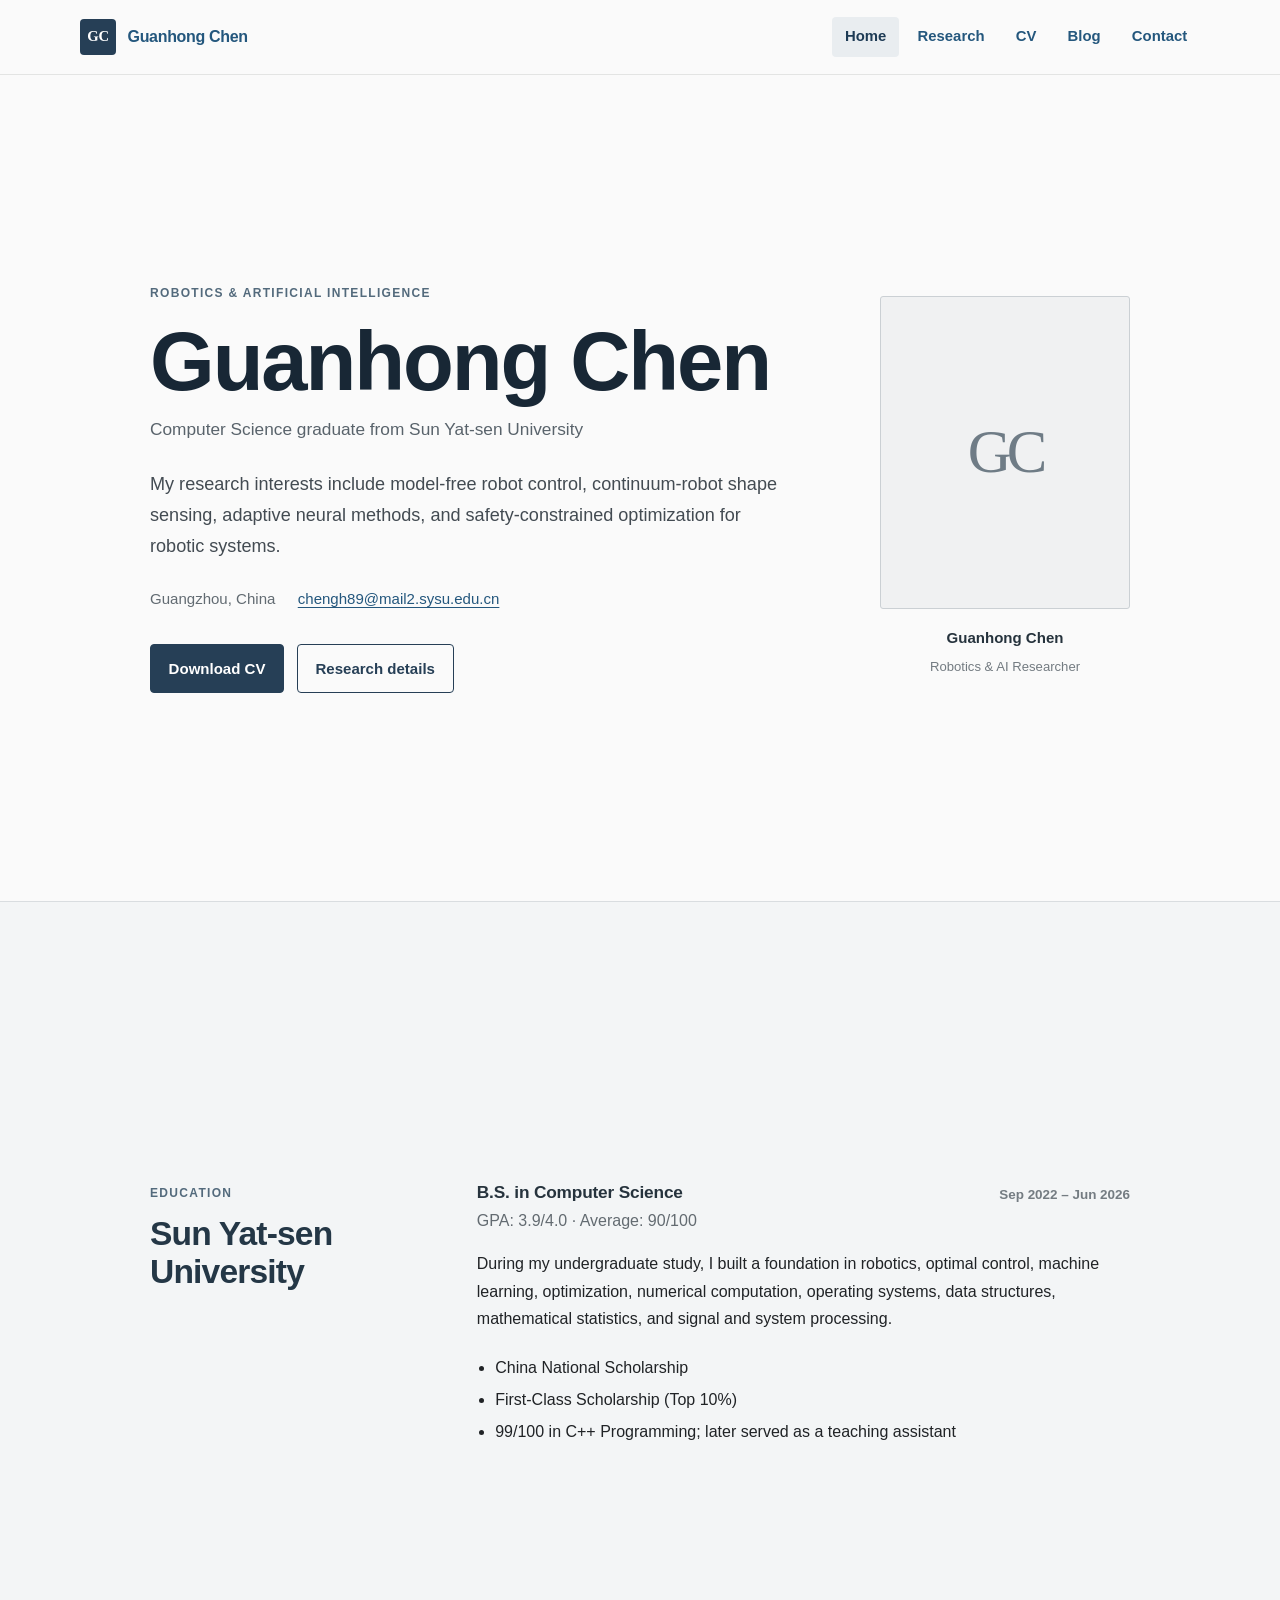
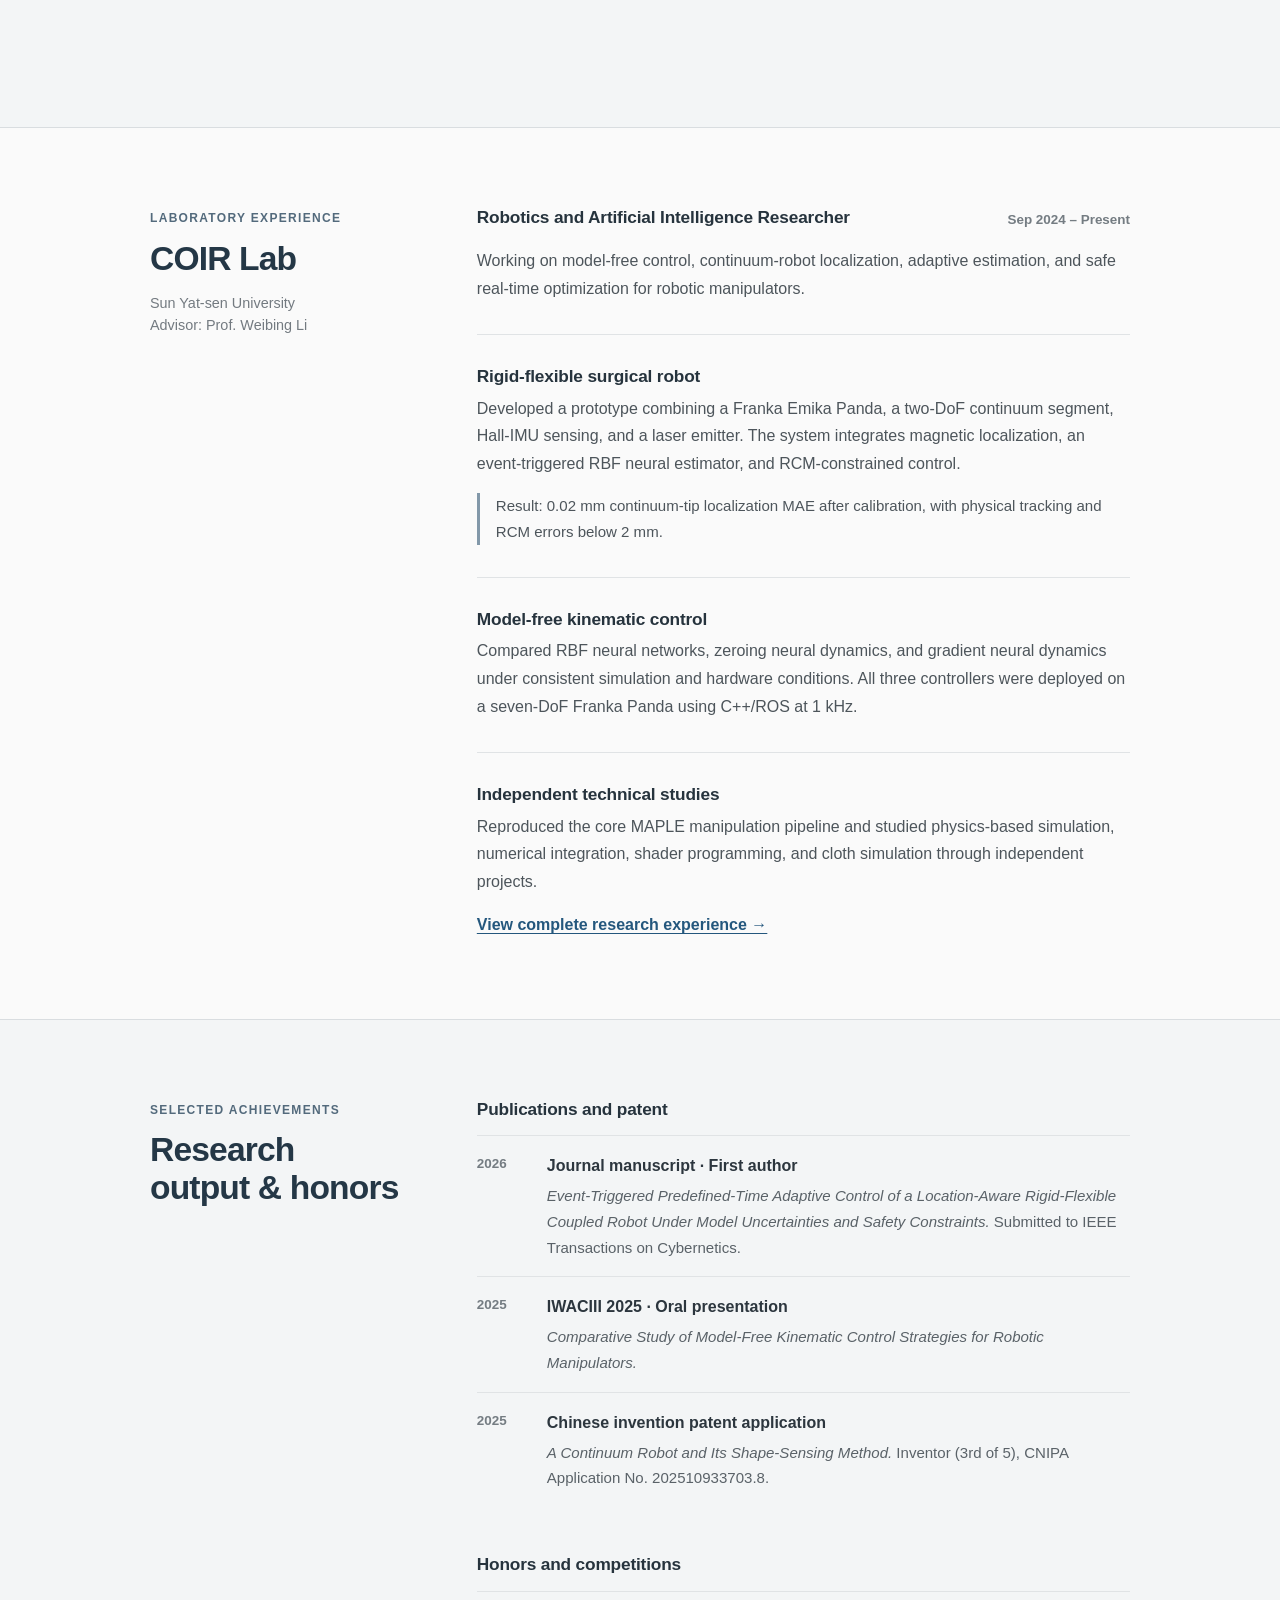
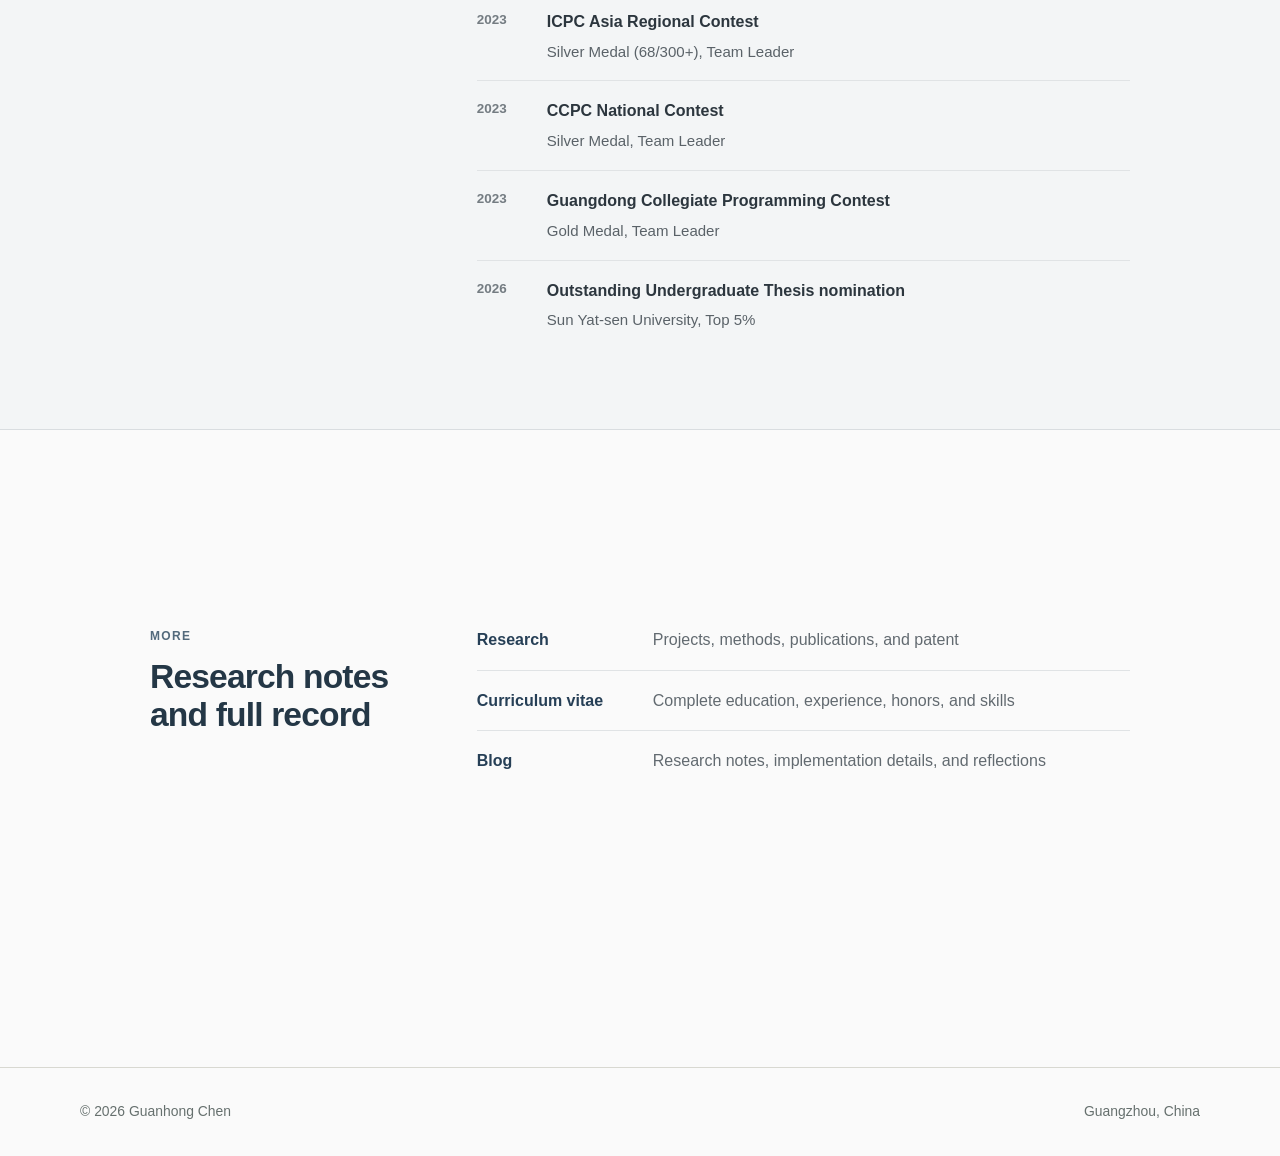
==== commit dd34b55d: "Add files via upload" ====
--- a/index.html
+++ b/index.html
@@ -4,7 +4,7 @@
   <meta charset="utf-8">
   <meta name="viewport" content="width=device-width, initial-scale=1">
   <meta name="description" content="Guanhong Chen - robotics and artificial intelligence researcher at Sun Yat-sen University.">
-  <title>Guanhong Chen | Robotics & AI</title>
+  <title>Guanhong Chen | Robotics &amp; AI</title>
   <link rel="stylesheet" href="assets/styles.css">
 </head>
 <body class="home-page">
@@ -23,10 +23,11 @@
     </nav>
   </header>
 
-  <main id="main" class="home-resume container">
-    <section class="home-intro" aria-labelledby="name">
-      <div class="home-identity">
-        <p class="eyebrow">Robotics & Artificial Intelligence</p>
+  <main id="main" class="home-resume">
+    <section class="home-intro home-band" aria-labelledby="name">
+      <div class="home-intro-inner container">
+        <div class="home-identity">
+        <p class="eyebrow">Robotics &amp; Artificial Intelligence</p>
         <h1 id="name">Guanhong Chen</h1>
         <p class="home-role">Computer Science graduate from Sun Yat-sen University</p>
         <p class="home-summary">My research interests include model-free robot control, continuum-robot shape sensing, adaptive neural methods, and safety-constrained optimization for robotic systems.</p>
@@ -38,15 +39,22 @@
           <a class="button" href="assets/Guanhong_Chen_CV.pdf" download>Download CV</a>
           <a class="button secondary" href="research/">Research details</a>
         </div>
+        </div>
+        <aside class="home-portrait" aria-label="Portrait placeholder for Guanhong Chen">
+          <div class="home-portrait-placeholder" aria-hidden="true">GC</div>
+          <p>Guanhong Chen</p>
+          <span>Robotics &amp; AI Researcher</span>
+        </aside>
       </div>
     </section>
 
-    <section class="home-section" aria-labelledby="education-heading">
-      <header class="home-section-title">
+    <section class="home-section home-band" aria-labelledby="education-heading">
+      <div class="home-section-inner container">
+        <header class="home-section-title">
         <p class="eyebrow">Education</p>
         <h2 id="education-heading">Sun Yat-sen University</h2>
-      </header>
-      <div class="home-section-content">
+        </header>
+        <div class="home-section-content">
         <div class="home-entry-heading">
           <div>
             <h3>B.S. in Computer Science</h3>
@@ -60,16 +68,18 @@
           <li>First-Class Scholarship (Top 10%)</li>
           <li>99/100 in C++ Programming; later served as a teaching assistant</li>
         </ul>
+        </div>
       </div>
     </section>
 
-    <section class="home-section" aria-labelledby="lab-heading">
-      <header class="home-section-title">
+    <section class="home-section home-band" aria-labelledby="lab-heading">
+      <div class="home-section-inner container">
+        <header class="home-section-title">
         <p class="eyebrow">Laboratory experience</p>
         <h2 id="lab-heading">COIR Lab</h2>
         <p>Sun Yat-sen University<br>Advisor: Prof. Weibing Li</p>
-      </header>
-      <div class="home-section-content home-experience-list">
+        </header>
+        <div class="home-section-content home-experience-list">
         <article class="home-experience">
           <div class="home-entry-heading">
             <h3>Robotics and Artificial Intelligence Researcher</h3>
@@ -95,15 +105,17 @@
         </article>
 
         <p><a class="text-link" href="research/">View complete research experience →</a></p>
+        </div>
       </div>
     </section>
 
-    <section class="home-section" aria-labelledby="achievements-heading">
-      <header class="home-section-title">
+    <section class="home-section home-band" aria-labelledby="achievements-heading">
+      <div class="home-section-inner container">
+        <header class="home-section-title">
         <p class="eyebrow">Selected achievements</p>
-        <h2 id="achievements-heading">Research output & honors</h2>
-      </header>
-      <div class="home-section-content">
+        <h2 id="achievements-heading">Research output &amp; honors</h2>
+        </header>
+        <div class="home-section-content">
         <div class="achievement-group">
           <h3>Publications and patent</h3>
           <ul class="achievement-list">
@@ -131,18 +143,21 @@
             <li><time>2026</time><div><strong>Outstanding Undergraduate Thesis nomination</strong><span>Sun Yat-sen University, Top 5%</span></div></li>
           </ul>
         </div>
+        </div>
       </div>
     </section>
 
-    <section class="home-section home-closing" aria-labelledby="more-heading">
-      <header class="home-section-title">
+    <section class="home-section home-band home-closing" aria-labelledby="more-heading">
+      <div class="home-section-inner container">
+        <header class="home-section-title">
         <p class="eyebrow">More</p>
         <h2 id="more-heading">Research notes and full record</h2>
-      </header>
-      <div class="home-section-content home-links">
+        </header>
+        <div class="home-section-content home-links">
         <a href="research/"><strong>Research</strong><span>Projects, methods, publications, and patent</span></a>
         <a href="cv/"><strong>Curriculum vitae</strong><span>Complete education, experience, honors, and skills</span></a>
         <a href="blog/"><strong>Blog</strong><span>Research notes, implementation details, and reflections</span></a>
+        </div>
       </div>
     </section>
   </main>
--- a/assets/styles.css
+++ b/assets/styles.css
@@ -755,15 +755,71 @@
 }
 
 .home-resume {
+  width: 100%;
+}
+
+.home-intro {
+  display: flex;
+  min-height: calc(100svh - 74px);
+  align-items: center;
+  padding: 5rem 0;
+}
+
+.home-band {
+  scroll-margin-top: 74px;
+  scroll-snap-align: start;
+  border-top: 1px solid #d9dde0;
+}
+
+.home-intro.home-band {
+  border-top: 0;
+}
+
+.home-band:nth-child(even) {
+  background: #f3f5f6;
+}
+
+.home-intro-inner {
+  display: grid;
+  grid-template-columns: minmax(0, 1fr) 250px;
+  gap: clamp(3rem, 8vw, 7rem);
+  align-items: center;
   max-width: 980px;
-}
-
-.home-intro {
-  padding: 6.5rem 0 5rem;
 }
 
 .home-identity {
   max-width: 760px;
+}
+
+.home-portrait {
+  margin: 0;
+  text-align: center;
+}
+
+.home-portrait-placeholder {
+  display: grid;
+  width: 100%;
+  aspect-ratio: 4 / 5;
+  place-items: center;
+  border: 1px solid #cbd0d4;
+  border-radius: 3px;
+  background: #f0f1f2;
+  color: #6f7c86;
+  font-family: Georgia, "Times New Roman", serif;
+  font-size: 3.8rem;
+  letter-spacing: -0.08em;
+}
+
+.home-portrait p {
+  margin: 1rem 0 0.1rem;
+  color: #26333d;
+  font-size: 0.94rem;
+  font-weight: 700;
+}
+
+.home-portrait span {
+  color: #737b81;
+  font-size: 0.82rem;
 }
 
 .home-page .eyebrow {
@@ -847,11 +903,17 @@
 }
 
 .home-section {
+  display: flex;
+  min-height: calc(100svh - 74px);
+  align-items: center;
+  padding: 5rem 0;
+}
+
+.home-section-inner {
   display: grid;
   grid-template-columns: 250px minmax(0, 1fr);
   gap: clamp(2rem, 6vw, 5rem);
-  padding: 4.2rem 0;
-  border-top: 1px solid #d9dde0;
+  max-width: 980px;
 }
 
 .home-section-title > p:last-child {
@@ -985,18 +1047,37 @@
 }
 
 .home-closing {
-  padding-bottom: 2rem;
+  min-height: 62vh;
 }
 
 @media (max-width: 720px) {
   .home-intro {
-    padding: 4.5rem 0 3.5rem;
+    min-height: auto;
+    padding: 4.5rem 0;
+  }
+
+  .home-intro-inner {
+    grid-template-columns: 1fr;
+    gap: 3rem;
+  }
+
+  .home-portrait {
+    width: min(68vw, 250px);
+  }
+
+  .home-portrait p,
+  .home-portrait span {
+    text-align: left;
   }
 
   .home-section {
+    min-height: auto;
+    padding: 4rem 0;
+  }
+
+  .home-section-inner {
     grid-template-columns: 1fr;
     gap: 1.8rem;
-    padding: 3.5rem 0;
   }
 
   .home-entry-heading {
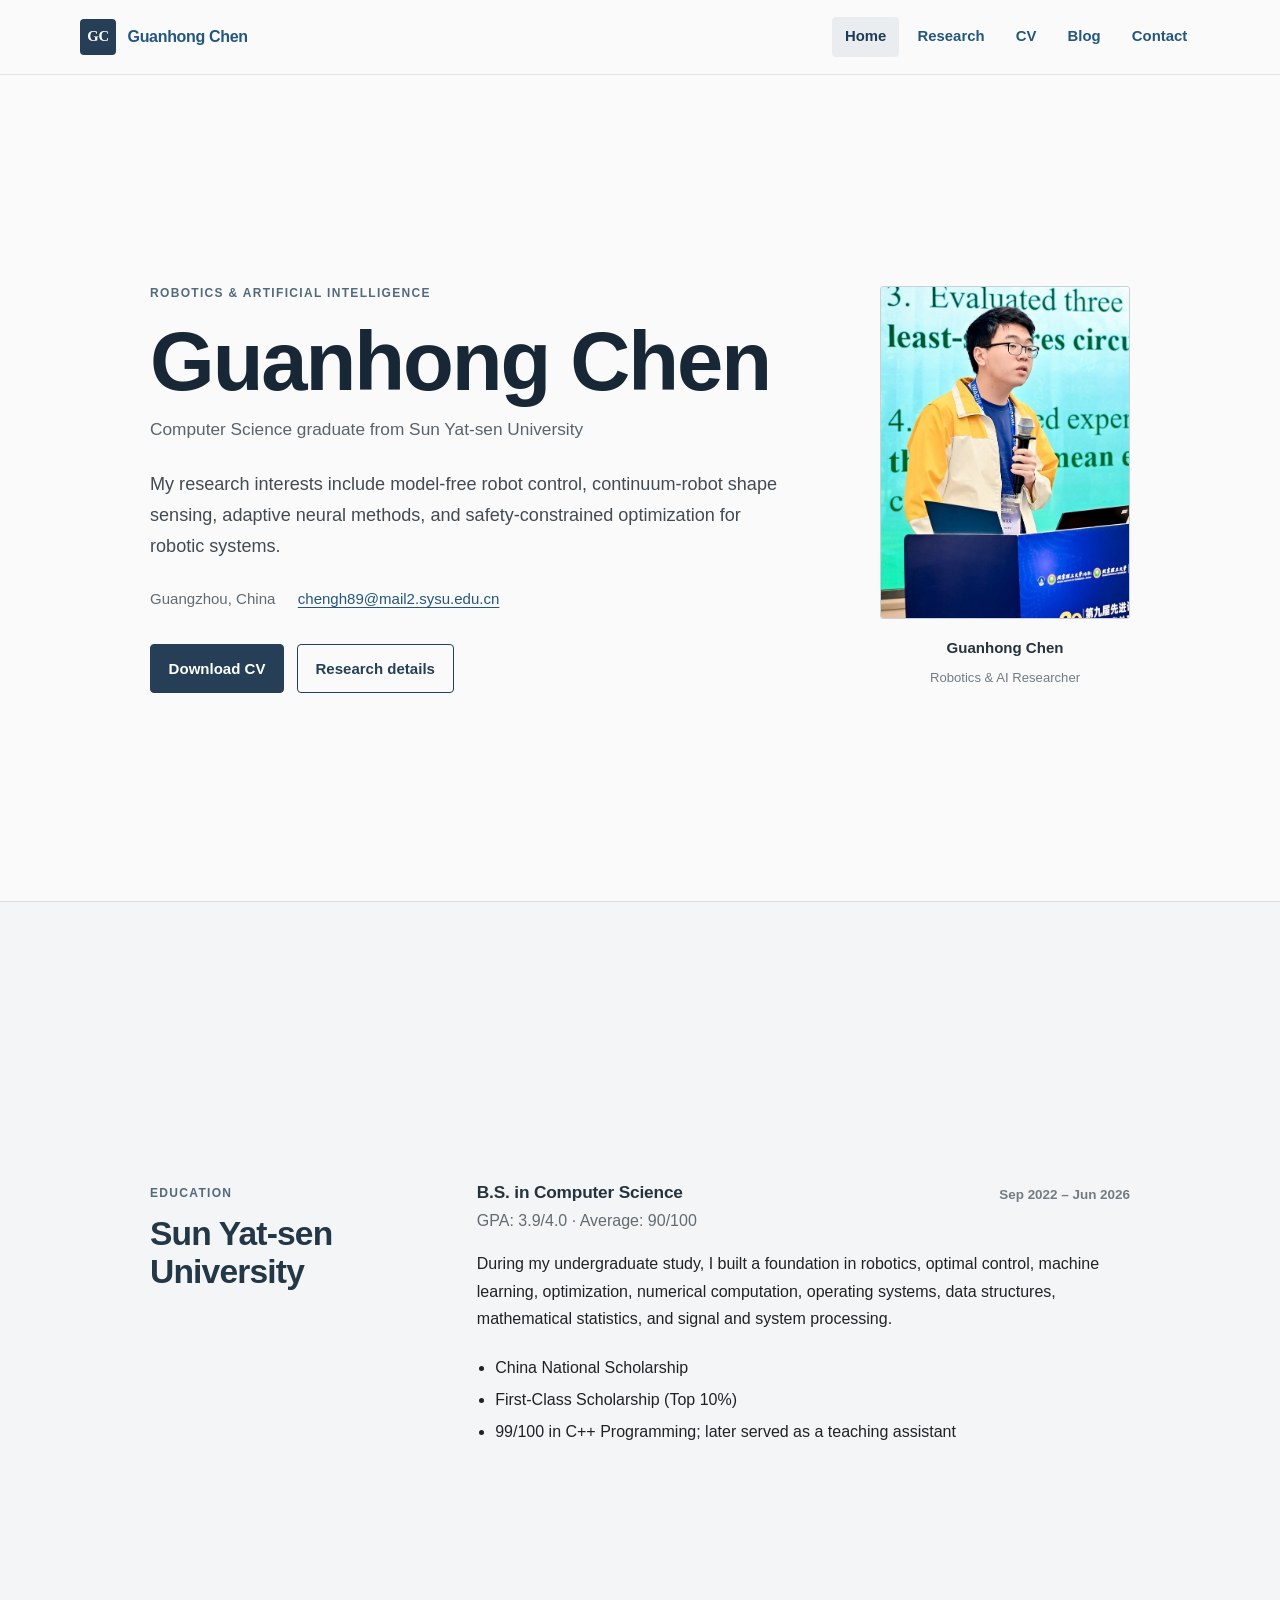
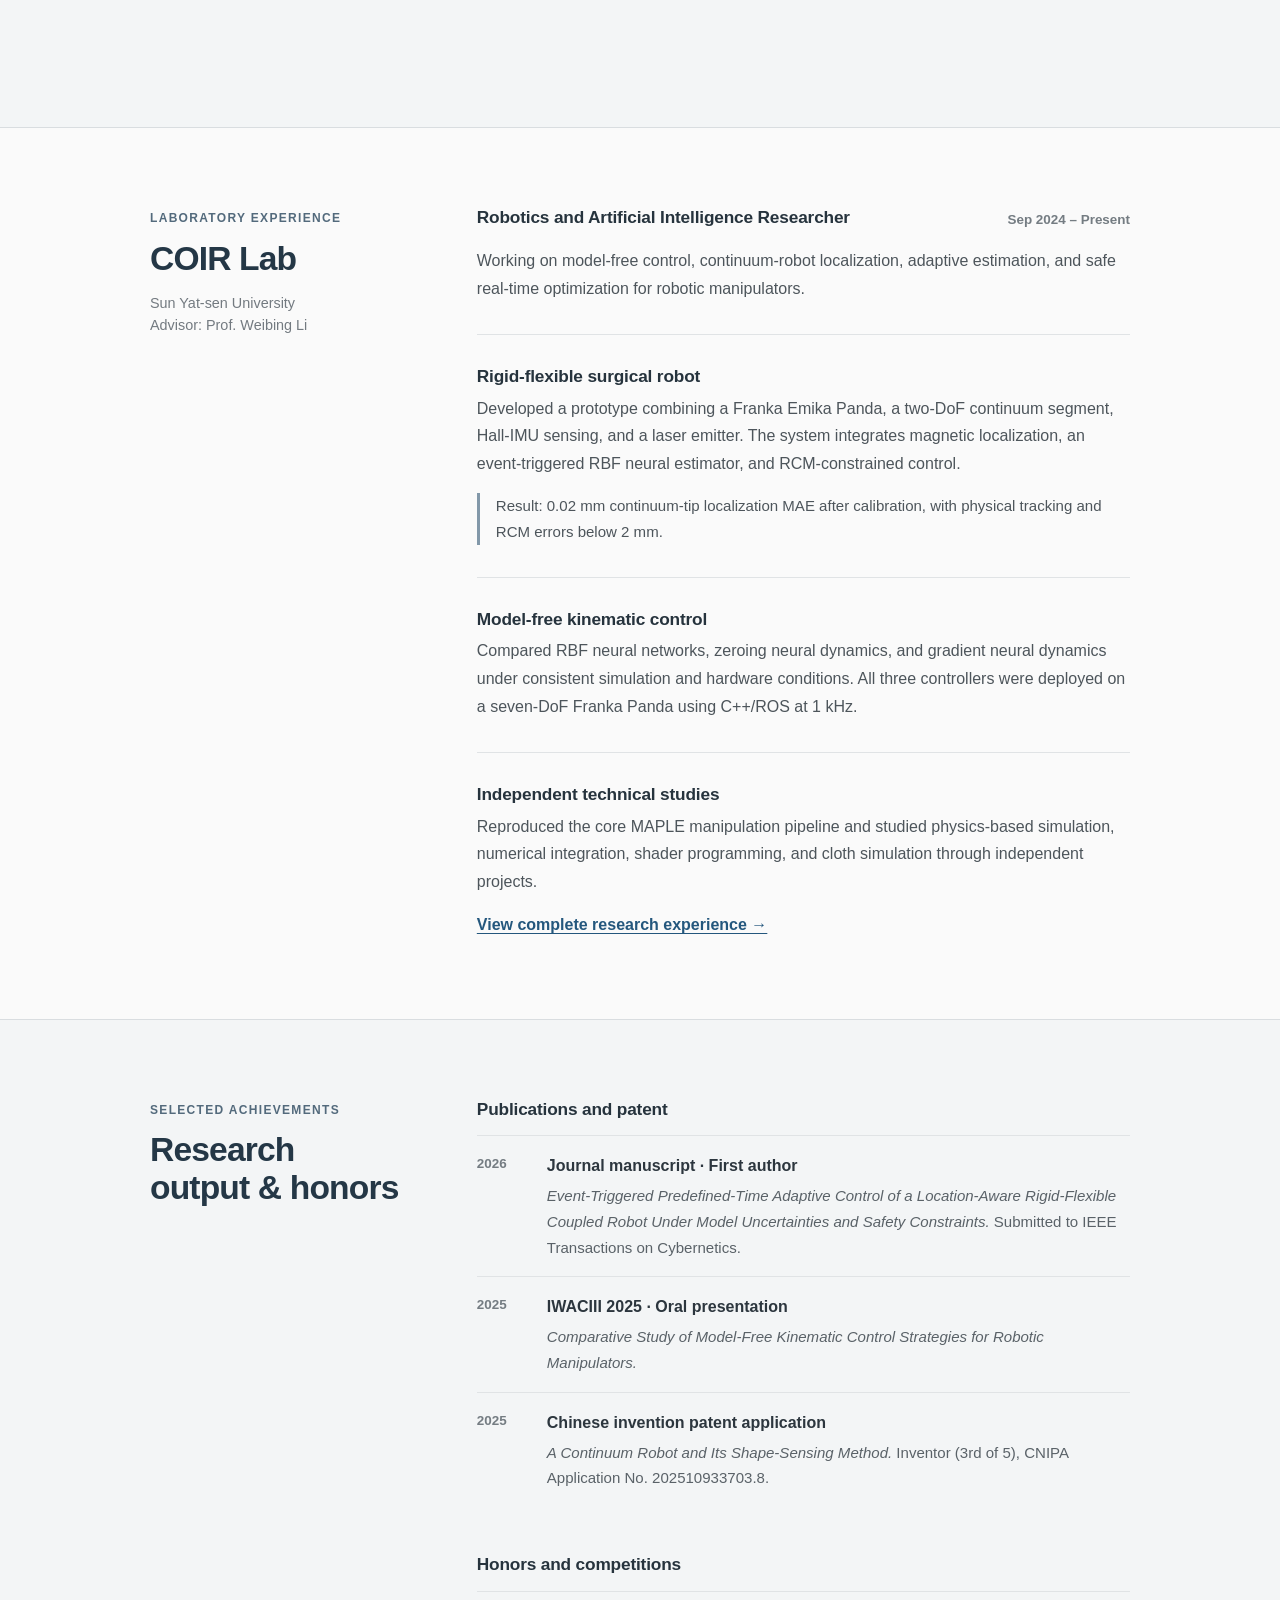
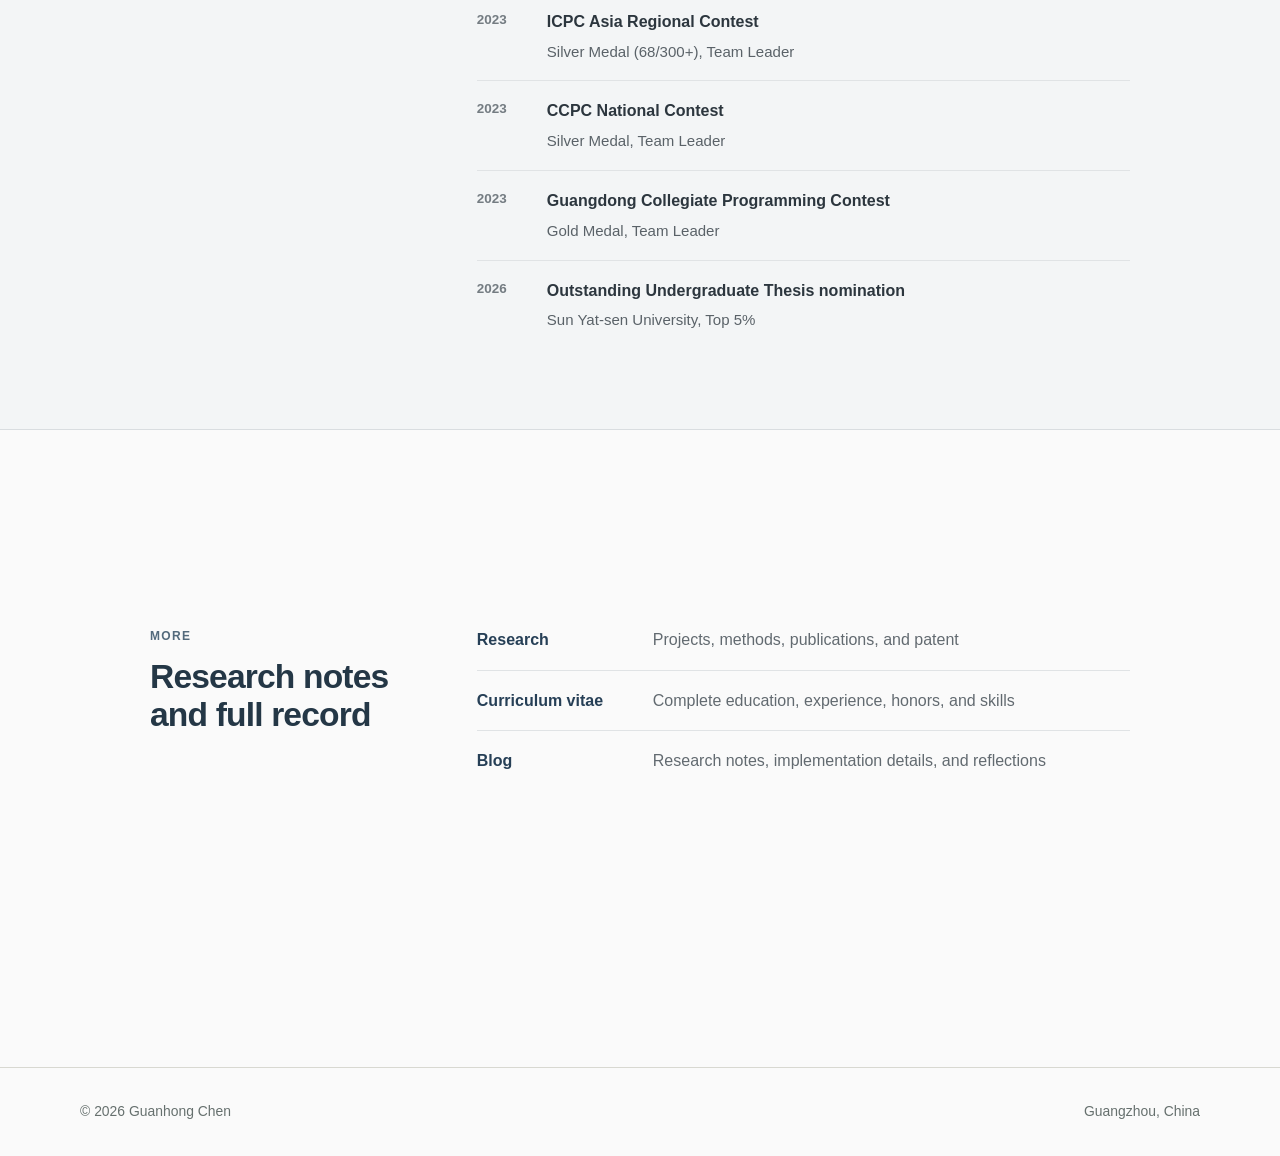
==== commit f53f59c2: "Add files via upload" ====
--- a/index.html
+++ b/index.html
@@ -40,8 +40,8 @@
           <a class="button secondary" href="research/">Research details</a>
         </div>
         </div>
-        <aside class="home-portrait" aria-label="Portrait placeholder for Guanhong Chen">
-          <div class="home-portrait-placeholder" aria-hidden="true">GC</div>
+        <aside class="home-portrait" aria-label="Portrait of Guanhong Chen">
+          <img src="assets/profile.jpg" alt="Guanhong Chen giving a research presentation">
           <p>Guanhong Chen</p>
           <span>Robotics &amp; AI Researcher</span>
         </aside>
--- a/assets/styles.css
+++ b/assets/styles.css
@@ -796,18 +796,15 @@
   text-align: center;
 }
 
-.home-portrait-placeholder {
-  display: grid;
+.home-portrait img {
+  display: block;
   width: 100%;
-  aspect-ratio: 4 / 5;
-  place-items: center;
+  aspect-ratio: 3 / 4;
   border: 1px solid #cbd0d4;
   border-radius: 3px;
   background: #f0f1f2;
-  color: #6f7c86;
-  font-family: Georgia, "Times New Roman", serif;
-  font-size: 3.8rem;
-  letter-spacing: -0.08em;
+  object-fit: cover;
+  object-position: 50% 42%;
 }
 
 .home-portrait p {
